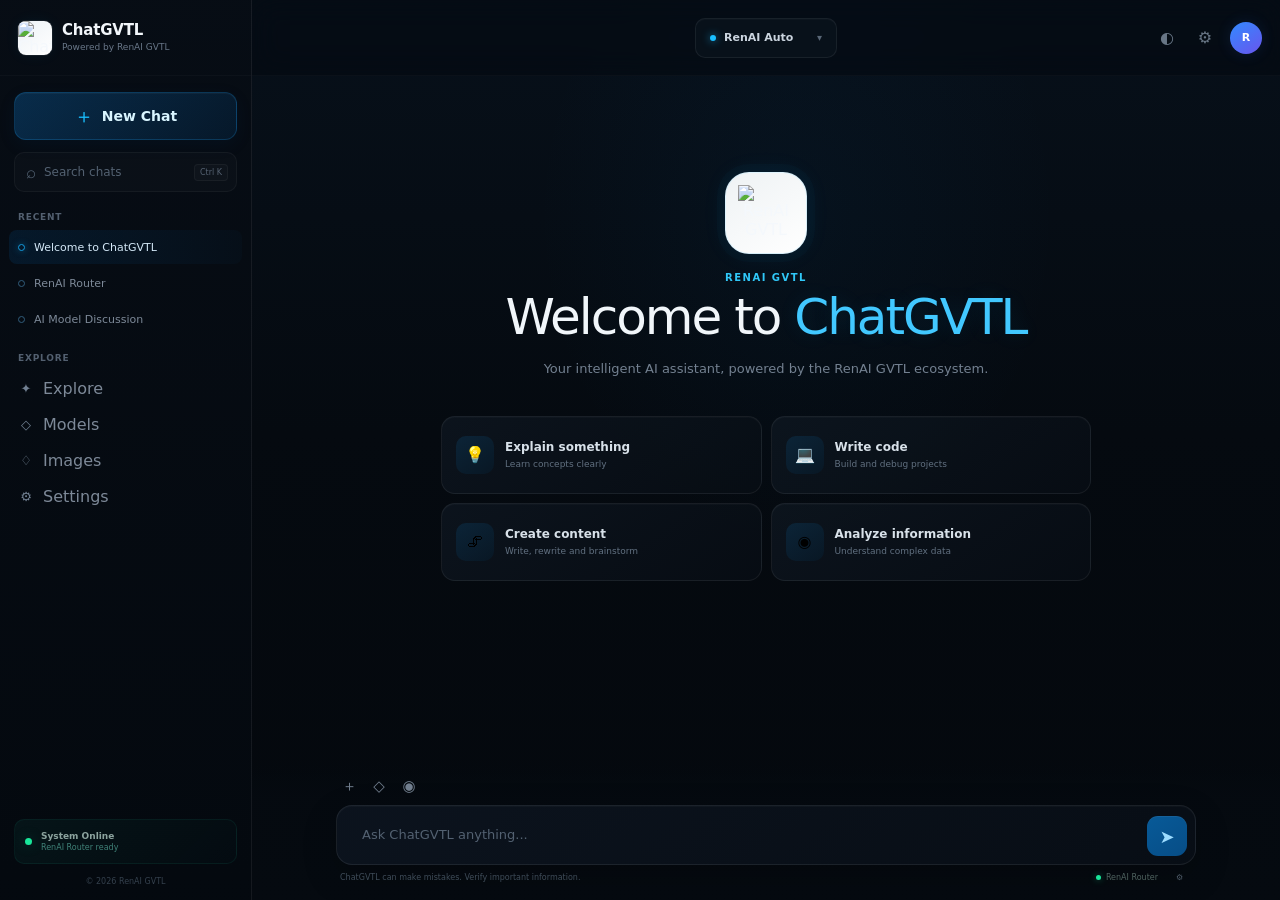
==== index.html @ f891be61 "Add files via upload" ====
<!DOCTYPE html>
<html lang="en">
<head>
    <meta charset="UTF-8">

    <meta
        name="viewport"
        content="width=device-width, initial-scale=1.0, viewport-fit=cover"
    >

    <meta
        name="description"
        content="ChatGVTL — Intelligent AI assistant powered by the RenAI GVTL ecosystem."
    >

    <meta name="theme-color" content="#050a11">

    <title>ChatGVTL — RenAI GVTL</title>

    <link rel="icon" href="favicon.ico">

    <!-- CSS -->
    <link rel="stylesheet" href="css/reset.css">
    <link rel="stylesheet" href="css/variables.css">
    <link rel="stylesheet" href="css/style.css">
    <link rel="stylesheet" href="css/responsive.css">
</head>

<body>

    <!-- =========================================================
         APP ROOT
    ========================================================== -->

    <div id="app" class="app">

        <!-- =====================================================
             SIDEBAR
        ====================================================== -->

        <aside id="sidebar" class="sidebar">

            <!-- Brand -->
            <div class="sidebar-brand">

                <div class="brand-icon">
                    <img
                        src="assets/brand/chatgvtl-logo.png"
                        alt="ChatGVTL"
                    >
                </div>

                <div class="brand-information">
                    <span class="brand-name">ChatGVTL</span>
                    <span class="brand-powered">
                        Powered by RenAI GVTL
                    </span>
                </div>

            </div>


            <!-- New Chat -->
            <button
                id="newChatButton"
                class="new-chat-button"
                type="button"
            >
                <span class="button-icon">＋</span>
                <span>New Chat</span>
            </button>


            <!-- Search -->
            <div class="chat-search">

                <span class="search-icon">⌕</span>

                <input
                    id="chatSearchInput"
                    type="search"
                    placeholder="Search chats"
                    autocomplete="off"
                >

                <span class="search-shortcut">Ctrl K</span>

            </div>


            <!-- Recent -->
            <section class="sidebar-section">

                <div class="sidebar-section-title">
                    RECENT
                </div>

                <nav class="chat-history">

                    <button
                        class="history-item active"
                        type="button"
                        data-chat="welcome"
                    >
                        <span class="history-dot"></span>
                        <span class="history-title">
                            Welcome to ChatGVTL
                        </span>
                    </button>

                    <button
                        class="history-item"
                        type="button"
                        data-chat="router"
                    >
                        <span class="history-dot"></span>
                        <span class="history-title">
                            RenAI Router
                        </span>
                    </button>

                    <button
                        class="history-item"
                        type="button"
                        data-chat="discussion"
                    >
                        <span class="history-dot"></span>
                        <span class="history-title">
                            AI Model Discussion
                        </span>
                    </button>

                </nav>

            </section>


            <!-- Explore -->
            <section class="sidebar-section">

                <div class="sidebar-section-title">
                    EXPLORE
                </div>

                <nav class="explore-menu">

                    <button
                        class="explore-item"
                        type="button"
                        data-page="explore"
                    >
                        <span class="explore-icon">✦</span>
                        <span>Explore</span>
                    </button>

                    <button
                        class="explore-item"
                        type="button"
                        data-page="models"
                    >
                        <span class="explore-icon">◇</span>
                        <span>Models</span>
                    </button>

                    <button
                        class="explore-item"
                        type="button"
                        data-page="images"
                    >
                        <span class="explore-icon">♢</span>
                        <span>Images</span>
                    </button>

                    <button
                        class="explore-item"
                        type="button"
                        data-page="settings"
                    >
                        <span class="explore-icon">⚙</span>
                        <span>Settings</span>
                    </button>

                </nav>

            </section>


            <!-- Sidebar Bottom -->
            <div class="sidebar-bottom">

                <div class="system-status">

                    <span class="status-indicator"></span>

                    <div class="status-information">
                        <span class="status-title">
                            System Online
                        </span>

                        <span class="status-description">
                            RenAI Router ready
                        </span>
                    </div>

                </div>

                <div class="sidebar-copyright">
                    © 2026 RenAI GVTL
                </div>

            </div>

        </aside>


        <!-- =====================================================
             MAIN AREA
        ====================================================== -->

        <main class="main">

            <!-- =================================================
                 TOPBAR
            ================================================== -->

            <header class="topbar">

                <!-- Mobile Menu -->
                <button
                    id="mobileMenuButton"
                    class="mobile-menu-button"
                    type="button"
                    aria-label="Open menu"
                >
                    ☰
                </button>


                <!-- Model Selector -->
                <button
                    id="modelSelector"
                    class="model-selector"
                    type="button"
                >

                    <span class="online-dot"></span>

                    <span class="model-name">
                        RenAI Auto
                    </span>

                    <span class="model-arrow">
                        ▾
                    </span>

                </button>


                <!-- Topbar Actions -->
                <div class="topbar-actions">

                    <button
                        class="topbar-button"
                        type="button"
                        aria-label="Theme"
                    >
                        ◐
                    </button>

                    <button
                        class="topbar-button"
                        type="button"
                        aria-label="Settings"
                    >
                        ⚙
                    </button>

                    <button
                        id="profileButton"
                        class="profile-button"
                        type="button"
                        aria-label="Profile"
                    >
                        R
                    </button>

                </div>

            </header>


            <!-- =================================================
                 CHAT CONTENT
            ================================================== -->

            <section id="chatArea" class="chat-area">

                <!-- Welcome Screen -->
                <div id="welcomeScreen" class="welcome-screen">

                    <div class="welcome-logo">

                        <img
                            src="assets/brand/renai-gvtl-icon.png"
                            alt="RenAI GVTL"
                        >

                    </div>


                    <div class="welcome-brand">
                        RENAI GVTL
                    </div>


                    <h1 class="welcome-title">
                        Welcome to
                        <span>ChatGVTL</span>
                    </h1>


                    <p class="welcome-description">
                        Your intelligent AI assistant, powered by the
                        RenAI GVTL ecosystem.
                    </p>


                    <!-- Quick Actions -->
                    <div class="quick-actions">

                        <button
                            class="quick-action"
                            type="button"
                            data-prompt="Explain something"
                        >

                            <span class="quick-action-icon">
                                💡
                            </span>

                            <span class="quick-action-content">

                                <strong>
                                    Explain something
                                </strong>

                                <small>
                                    Learn concepts clearly
                                </small>

                            </span>

                        </button>


                        <button
                            class="quick-action"
                            type="button"
                            data-prompt="Write code"
                        >

                            <span class="quick-action-icon">
                                💻
                            </span>

                            <span class="quick-action-content">

                                <strong>
                                    Write code
                                </strong>

                                <small>
                                    Build and debug projects
                                </small>

                            </span>

                        </button>


                        <button
                            class="quick-action"
                            type="button"
                            data-prompt="Create content"
                        >

                            <span class="quick-action-icon">
                                🖇
                            </span>

                            <span class="quick-action-content">

                                <strong>
                                    Create content
                                </strong>

                                <small>
                                    Write, rewrite and brainstorm
                                </small>

                            </span>

                        </button>


                        <button
                            class="quick-action"
                            type="button"
                            data-prompt="Analyze information"
                        >

                            <span class="quick-action-icon">
                                ◉
                            </span>

                            <span class="quick-action-content">

                                <strong>
                                    Analyze information
                                </strong>

                                <small>
                                    Understand complex data
                                </small>

                            </span>

                        </button>

                    </div>

                </div>


                <!-- Messages -->
                <div
                    id="messagesContainer"
                    class="messages-container"
                    aria-live="polite"
                >
                    <!-- Messages will be inserted by JavaScript -->
                </div>

            </section>


            <!-- =================================================
                 COMPOSER
            ================================================== -->

            <div class="composer-wrapper">

                <!-- Composer Tools -->
                <div class="composer-tools">

                    <button
                        class="composer-tool"
                        type="button"
                        aria-label="Attach file"
                    >
                        ＋
                    </button>

                    <button
                        class="composer-tool"
                        type="button"
                        aria-label="Tools"
                    >
                        ◇
                    </button>

                    <button
                        class="composer-tool"
                        type="button"
                        aria-label="Image"
                    >
                        ◉
                    </button>

                </div>


                <!-- Composer -->
                <form
                    id="chatForm"
                    class="composer"
                    autocomplete="off"
                >

                    <textarea
                        id="messageInput"
                        class="message-input"
                        rows="1"
                        placeholder="Ask ChatGVTL anything..."
                        aria-label="Message ChatGVTL"
                    ></textarea>


                    <button
                        id="sendButton"
                        class="send-button"
                        type="submit"
                        aria-label="Send message"
                    >
                        ➤
                    </button>

                </form>


                <!-- Footer -->
                <div class="composer-footer">

                    <span>
                        ChatGVTL can make mistakes.
                        Verify important information.
                    </span>

                    <span class="router-status">

                        <span class="router-status-dot"></span>

                        RenAI Router

                    </span>

                    <button
                        class="composer-settings"
                        type="button"
                        aria-label="Chat settings"
                    >
                        ⚙
                    </button>

                </div>

            </div>

        </main>

    </div>


    <!-- =========================================================
         JAVASCRIPT
    ========================================================== -->

    <script src="js/config.js"></script>
    <script src="js/router.js"></script>
    <script src="js/app.js"></script>

</body>
</html>
---- css/variables.css ----
/* =========================================================
   ChatGVTL — Global Variables
   ========================================================= */

:root {

    /* =====================================================
       BRAND
       ====================================================== */

    --brand-primary: #19bfff;
    --brand-secondary: #087cff;
    --brand-cyan: #32d8ff;

    --brand-gradient:
        linear-gradient(
            135deg,
            #32d8ff 0%,
            #168dff 55%,
            #536dff 100%
        );


    /* =====================================================
       BACKGROUND
       ====================================================== */

    --bg-main: #05090f;
    --bg-sidebar: #060b12;
    --bg-topbar: #070d15;

    --bg-surface: #0a111a;
    --bg-surface-2: #0c141f;
    --bg-surface-3: #101a27;

    --bg-input: #0b121d;

    --bg-hover: rgba(255, 255, 255, 0.035);
    --bg-active: rgba(0, 142, 255, 0.09);

    --bg-glass: rgba(8, 15, 24, 0.72);


    /* =====================================================
       TEXT
       ====================================================== */

    --text-primary: #f4f8fc;
    --text-secondary: #a9b5c4;
    --text-muted: #697687;
    --text-faint: #46515f;

    --text-brand: #35caff;


    /* =====================================================
       BORDER
       ====================================================== */

    --border-color: rgba(255, 255, 255, 0.065);
    --border-light: rgba(255, 255, 255, 0.09);
    --border-hover: rgba(53, 202, 255, 0.25);
    --border-active: rgba(25, 191, 255, 0.4);


    /* =====================================================
       STATUS
       ====================================================== */

    --status-online: #19e69a;
    --status-warning: #ffc857;
    --status-error: #ff5d6c;


    /* =====================================================
       LAYOUT
       ====================================================== */

    --sidebar-width: 252px;
    --topbar-height: 76px;

    --composer-max-width: 860px;
    --content-max-width: 920px;


    /* =====================================================
       SPACING
       ====================================================== */

    --space-1: 4px;
    --space-2: 8px;
    --space-3: 12px;
    --space-4: 16px;
    --space-5: 20px;
    --space-6: 24px;
    --space-7: 28px;
    --space-8: 32px;
    --space-9: 40px;
    --space-10: 48px;


    /* =====================================================
       BORDER RADIUS
       ====================================================== */

    --radius-xs: 6px;
    --radius-sm: 9px;
    --radius-md: 12px;
    --radius-lg: 16px;
    --radius-xl: 20px;
    --radius-2xl: 24px;
    --radius-round: 999px;


    /* =====================================================
       SHADOWS
       ====================================================== */

    --shadow-sm:
        0 4px 12px rgba(0, 0, 0, 0.2);

    --shadow-md:
        0 10px 30px rgba(0, 0, 0, 0.28);

    --shadow-lg:
        0 20px 60px rgba(0, 0, 0, 0.38);


    /* =====================================================
       GLOW
       ====================================================== */

    --glow-blue:
        0 0 18px rgba(25, 191, 255, 0.18);

    --glow-blue-strong:
        0 0 30px rgba(25, 191, 255, 0.3);

    --glow-green:
        0 0 14px rgba(25, 230, 154, 0.25);


    /* =====================================================
       TRANSITIONS
       ====================================================== */

    --transition-fast:
        140ms ease;

    --transition-normal:
        220ms ease;

    --transition-slow:
        350ms ease;


    /* =====================================================
       Z-INDEX
       ====================================================== */

    --z-base: 1;
    --z-content: 10;
    --z-sidebar: 50;
    --z-topbar: 60;
    --z-dropdown: 100;
    --z-modal: 200;
    --z-toast: 300;
}
---- css/style.css ----
/* =========================================================
   ChatGVTL — Main Styles
   ========================================================= */


/* =========================================================
   APP
   ========================================================= */

.app {
    position: relative;

    display: flex;

    width: 100%;
    height: 100vh;
    height: 100dvh;

    overflow: hidden;

    color: var(--text-primary);
    background:
        radial-gradient(
            circle at 68% 30%,
            rgba(0, 100, 180, 0.055),
            transparent 30%
        ),
        var(--bg-main);
}


/* =========================================================
   SIDEBAR
   ========================================================= */

.sidebar {
    position: relative;
    z-index: var(--z-sidebar);

    display: flex;
    flex-direction: column;

    flex: 0 0 var(--sidebar-width);

    width: var(--sidebar-width);
    height: 100%;

    overflow: hidden;

    background:
        linear-gradient(
            180deg,
            rgba(7, 13, 21, 0.98),
            rgba(4, 9, 15, 0.99)
        );

    border-right: 1px solid var(--border-color);
}


/* =========================================================
   SIDEBAR BRAND
   ========================================================= */

.sidebar-brand {
    display: flex;
    align-items: center;

    gap: 10px;

    height: 76px;
    padding: 0 18px;

    border-bottom: 1px solid rgba(255, 255, 255, 0.025);
}

.brand-icon {
    display: flex;
    align-items: center;
    justify-content: center;

    width: 34px;
    height: 34px;

    flex: 0 0 34px;

    overflow: hidden;

    border-radius: 8px;

    background:
        linear-gradient(
            145deg,
            #edf2f6,
            #ffffff
        );

    box-shadow:
        0 0 0 1px rgba(255, 255, 255, 0.06),
        0 0 15px rgba(40, 190, 255, 0.06);
}

.brand-icon img {
    width: 100%;
    height: 100%;

    object-fit: contain;
}

.brand-information {
    display: flex;
    flex-direction: column;

    min-width: 0;

    line-height: 1.15;
}

.brand-name {
    color: #f2f6fa;

    font-size: 15px;
    font-weight: 650;

    letter-spacing: -0.2px;
}

.brand-powered {
    margin-top: 3px;

    color: #697788;

    font-size: 9px;
    font-weight: 500;

    white-space: nowrap;
}


/* =========================================================
   NEW CHAT
   ========================================================= */

.new-chat-button {
    display: flex;
    align-items: center;
    justify-content: center;

    gap: 8px;

    width: calc(100% - 28px);
    height: 48px;

    margin: 16px 14px 12px;

    color: #d9f5ff;

    font-size: 14px;
    font-weight: 550;

    border: 1px solid rgba(30, 170, 255, 0.2);
    border-radius: 12px;

    background:
        linear-gradient(
            135deg,
            rgba(12, 96, 164, 0.38),
            rgba(7, 44, 78, 0.38)
        );

    box-shadow:
        inset 0 1px 0 rgba(255, 255, 255, 0.035),
        0 5px 18px rgba(0, 80, 140, 0.08);

    transition:
        transform var(--transition-fast),
        border-color var(--transition-normal),
        background var(--transition-normal),
        box-shadow var(--transition-normal);
}

.new-chat-button:hover {
    border-color: rgba(40, 190, 255, 0.38);

    background:
        linear-gradient(
            135deg,
            rgba(12, 110, 185, 0.46),
            rgba(7, 54, 91, 0.45)
        );

    box-shadow:
        0 0 20px rgba(20, 150, 255, 0.1);
}

.new-chat-button:active {
    transform: scale(0.985);
}

.button-icon {
    color: var(--brand-primary);

    font-size: 20px;
    font-weight: 300;

    line-height: 1;
}


/* =========================================================
   SEARCH
   ========================================================= */

.chat-search {
    position: relative;

    display: flex;
    align-items: center;

    height: 40px;

    margin: 0 14px 20px;

    color: var(--text-muted);

    border: 1px solid rgba(255, 255, 255, 0.045);
    border-radius: 10px;

    background: rgba(255, 255, 255, 0.018);

    transition:
        border-color var(--transition-normal),
        background var(--transition-normal);
}

.chat-search:focus-within {
    border-color: rgba(30, 185, 255, 0.22);

    background: rgba(10, 28, 44, 0.4);

    box-shadow:
        0 0 0 3px rgba(20, 170, 255, 0.035);
}

.search-icon {
    flex: 0 0 auto;

    margin-left: 11px;

    color: #526171;

    font-size: 17px;
}

.chat-search input {
    min-width: 0;
    width: 100%;
    height: 100%;

    padding: 0 8px;

    color: var(--text-primary);

    font-size: 12px;

    background: transparent;
}

.chat-search input::placeholder {
    color: #536171;
}

.search-shortcut {
    flex: 0 0 auto;

    margin-right: 8px;
    padding: 3px 5px;

    color: #556272;

    font-size: 8px;

    border: 1px solid rgba(255, 255, 255, 0.045);
    border-radius: 4px;

    background: rgba(255, 255, 255, 0.018);
}


/* =========================================================
   SIDEBAR SECTIONS
   ========================================================= */

.sidebar-section {
    margin-bottom: 17px;
}

.sidebar-section-title {
    padding: 0 18px 8px;

    color: #536070;

    font-size: 9px;
    font-weight: 650;

    letter-spacing: 0.8px;
}


/* =========================================================
   CHAT HISTORY
   ========================================================= */

.chat-history,
.explore-menu {
    display: flex;
    flex-direction: column;

    gap: 2px;

    padding: 0 9px;
}

.history-item,
.explore-item {
    display: flex;
    align-items: center;

    width: 100%;
    min-height: 34px;

    padding: 7px 9px;

    color: #7d8998;

    text-align: left;

    border-radius: 8px;

    background: transparent;

    transition:
        color var(--transition-fast),
        background var(--transition-fast);
}

.history-item:hover,
.explore-item:hover {
    color: #c7d1dc;

    background: var(--bg-hover);
}

.history-item.active {
    color: #d4e8f7;

    background:
        linear-gradient(
            90deg,
            rgba(0, 117, 210, 0.12),
            rgba(0, 86, 145, 0.045)
        );
}

.history-dot {
    width: 7px;
    height: 7px;

    margin-right: 9px;

    flex: 0 0 7px;

    border: 1px solid #315d7b;
    border-radius: 50%;

    background: transparent;
}

.history-item.active .history-dot {
    border-color: #149ee2;

    box-shadow:
        0 0 7px rgba(20, 160, 230, 0.35);
}

.history-title {
    min-width: 0;

    overflow: hidden;

    font-size: 11px;

    white-space: nowrap;
    text-overflow: ellipsis;
}


/* =========================================================
   EXPLORE
   ========================================================= */

.explore-item {
    gap: 10px;

    padding-left: 10px;
}

.explore-icon {
    display: flex;
    align-items: center;
    justify-content: center;

    width: 14px;

    color: #718092;

    font-size: 13px;
}

.explore-item:hover .explore-icon {
    color: var(--brand-primary);
}


/* =========================================================
   SIDEBAR BOTTOM
   ========================================================= */

.sidebar-bottom {
    display: flex;
    flex-direction: column;

    gap: 13px;

    margin-top: auto;

    padding: 14px;
}

.system-status {
    display: flex;
    align-items: center;

    gap: 9px;

    padding: 11px 10px;

    border: 1px solid rgba(35, 200, 165, 0.08);
    border-radius: 10px;

    background:
        linear-gradient(
            135deg,
            rgba(12, 73, 67, 0.18),
            rgba(5, 31, 31, 0.12)
        );
}

.status-indicator {
    width: 7px;
    height: 7px;

    flex: 0 0 7px;

    border-radius: 50%;

    background: var(--status-online);

    box-shadow: var(--glow-green);
}

.status-information {
    display: flex;
    flex-direction: column;

    min-width: 0;
}

.status-title {
    color: #8ca39e;

    font-size: 9px;
    font-weight: 550;
}

.status-description {
    margin-top: 2px;

    color: #3f8177;

    font-size: 8px;
}

.sidebar-copyright {
    color: #34404d;

    font-size: 8px;

    text-align: center;
}


/* =========================================================
   MAIN
   ========================================================= */

.main {
    position: relative;

    display: flex;
    flex-direction: column;

    min-width: 0;
    width: 100%;
    height: 100%;

    overflow: hidden;

    background:
        radial-gradient(
            ellipse at 53% 24%,
            rgba(0, 109, 184, 0.055),
            transparent 34%
        ),
        linear-gradient(
            180deg,
            #07101a 0%,
            #050a10 48%,
            #04080d 100%
        );
}


/* =========================================================
   TOPBAR
   ========================================================= */

.topbar {
    position: relative;
    z-index: var(--z-topbar);

    display: flex;
    align-items: center;
    justify-content: center;

    flex: 0 0 var(--topbar-height);

    height: var(--topbar-height);

    border-bottom: 1px solid rgba(255, 255, 255, 0.025);

    background:
        rgba(5, 11, 18, 0.68);

    backdrop-filter: blur(14px);
    -webkit-backdrop-filter: blur(14px);
}


/* =========================================================
   MODEL SELECTOR
   ========================================================= */

.model-selector {
    display: flex;
    align-items: center;

    gap: 8px;

    min-width: 142px;
    height: 40px;

    padding: 0 14px;

    color: #cbd5df;

    border: 1px solid rgba(255, 255, 255, 0.065);
    border-radius: 10px;

    background:
        rgba(11, 19, 29, 0.8);

    box-shadow:
        inset 0 1px 0 rgba(255, 255, 255, 0.02);

    transition:
        border-color var(--transition-normal),
        background var(--transition-normal);
}

.model-selector:hover {
    border-color: rgba(35, 190, 255, 0.2);

    background: rgba(15, 27, 40, 0.9);
}

.online-dot {
    width: 6px;
    height: 6px;

    flex: 0 0 6px;

    border-radius: 50%;

    background: var(--brand-primary);

    box-shadow:
        0 0 8px rgba(25, 191, 255, 0.7);
}

.model-name {
    font-size: 11px;
    font-weight: 550;
}

.model-arrow {
    margin-left: auto;

    color: #596777;

    font-size: 10px;
}


/* =========================================================
   TOPBAR ACTIONS
   ========================================================= */

.topbar-actions {
    position: absolute;
    right: 18px;

    display: flex;
    align-items: center;

    gap: 6px;
}

.topbar-button {
    display: flex;
    align-items: center;
    justify-content: center;

    width: 32px;
    height: 32px;

    color: #687686;

    border-radius: 8px;

    background: transparent;

    transition:
        color var(--transition-fast),
        background var(--transition-fast);
}

.topbar-button:hover {
    color: #c4ced8;

    background: rgba(255, 255, 255, 0.04);
}

.profile-button {
    display: flex;
    align-items: center;
    justify-content: center;

    width: 32px;
    height: 32px;

    margin-left: 3px;

    color: white;

    font-size: 11px;
    font-weight: 650;

    border-radius: 50%;

    background:
        linear-gradient(
            145deg,
            #328aff,
            #6955ed
        );

    box-shadow:
        0 0 15px rgba(58, 112, 255, 0.14);
}


/* =========================================================
   MOBILE MENU
   ========================================================= */

.mobile-menu-button {
    position: absolute;
    left: 16px;

    display: none;

    align-items: center;
    justify-content: center;

    width: 36px;
    height: 36px;

    color: #aab7c5;

    border-radius: 9px;

    background: rgba(255, 255, 255, 0.035);
}


/* =========================================================
   CHAT AREA
   ========================================================= */

.chat-area {
    position: relative;

    flex: 1;

    min-height: 0;

    overflow-y: auto;
    overflow-x: hidden;

    scrollbar-width: thin;
    scrollbar-color:
        rgba(255, 255, 255, 0.08)
        transparent;
}

.chat-area::-webkit-scrollbar {
    width: 5px;
}

.chat-area::-webkit-scrollbar-track {
    background: transparent;
}

.chat-area::-webkit-scrollbar-thumb {
    border-radius: 10px;

    background: rgba(255, 255, 255, 0.08);
}


/* =========================================================
   WELCOME SCREEN
   ========================================================= */

.welcome-screen {
    display: flex;
    flex-direction: column;
    align-items: center;

    width: min(
        calc(100% - 32px),
        var(--content-max-width)
    );

    margin: 0 auto;

    padding-top: 96px;
    padding-bottom: 150px;

    text-align: center;
}

.welcome-logo {
    display: flex;
    align-items: center;
    justify-content: center;

    width: 82px;
    height: 82px;

    margin-bottom: 18px;

    border: 1px solid rgba(50, 190, 255, 0.14);
    border-radius: 24px;

    background:
        linear-gradient(
            145deg,
            #eef2f4,
            #ffffff
        );

    box-shadow:
        0 0 0 8px rgba(20, 160, 255, 0.025),
        0 0 25px rgba(20, 160, 255, 0.08);
}

.welcome-logo img {
    width: 70%;
    height: 70%;

    object-fit: contain;
}

.welcome-brand {
    margin-bottom: 7px;

    color: #30c8f8;

    font-size: 10px;
    font-weight: 650;

    letter-spacing: 1.5px;
}

.welcome-title {
    color: #f1f6fa;

    font-size: clamp(32px, 4vw, 50px);
    font-weight: 500;

    line-height: 1.1;
    letter-spacing: -2px;
}

.welcome-title span {
    color: #42c8ff;

    text-shadow:
        0 0 20px rgba(35, 185, 255, 0.12);
}

.welcome-description {
    max-width: 620px;

    margin-top: 14px;

    color: #738090;

    font-size: 13px;
    line-height: 1.6;
}


/* =========================================================
   QUICK ACTIONS
   ========================================================= */

.quick-actions {
    display: grid;
    grid-template-columns: repeat(2, minmax(0, 1fr));

    gap: 9px;

    width: min(100%, 650px);

    margin-top: 36px;
}

.quick-action {
    display: flex;
    align-items: center;

    min-height: 78px;

    padding: 14px;

    text-align: left;

    border: 1px solid rgba(255, 255, 255, 0.065);
    border-radius: 14px;

    background:
        linear-gradient(
            145deg,
            rgba(15, 24, 34, 0.72),
            rgba(8, 14, 21, 0.72)
        );

    box-shadow:
        inset 0 1px 0 rgba(255, 255, 255, 0.018);

    transition:
        transform var(--transition-normal),
        border-color var(--transition-normal),
        background var(--transition-normal),
        box-shadow var(--transition-normal);
}

.quick-action:hover {
    transform: translateY(-2px);

    border-color: rgba(30, 185, 255, 0.18);

    background:
        linear-gradient(
            145deg,
            rgba(17, 34, 48, 0.8),
            rgba(9, 19, 29, 0.8)
        );

    box-shadow:
        0 10px 28px rgba(0, 0, 0, 0.2),
        0 0 18px rgba(15, 155, 235, 0.045);
}

.quick-action-icon {
    display: flex;
    align-items: center;
    justify-content: center;

    width: 38px;
    height: 38px;

    margin-right: 11px;

    flex: 0 0 38px;

    border-radius: 10px;

    background:
        linear-gradient(
            145deg,
            rgba(12, 50, 78, 0.55),
            rgba(7, 27, 43, 0.6)
        );

    font-size: 16px;
}

.quick-action-content {
    display: flex;
    flex-direction: column;

    min-width: 0;
}

.quick-action-content strong {
    color: #d8e1e9;

    font-size: 12px;
    font-weight: 600;
}

.quick-action-content small {
    margin-top: 4px;

    color: #617080;

    font-size: 9px;

    line-height: 1.4;
}


/* =========================================================
   MESSAGES
   ========================================================= */

.messages-container {
    display: flex;
    flex-direction: column;

    width: min(
        calc(100% - 32px),
        var(--content-max-width)
    );

    margin: 0 auto;

    padding: 24px 0 180px;
}

.message {
    display: flex;

    width: 100%;

    margin-bottom: 24px;
}

.message.user {
    justify-content: flex-end;
}

.message-content {
    max-width: min(80%, 700px);

    padding: 12px 15px;

    color: #dce6ef;

    font-size: 13px;
    line-height: 1.65;

    border: 1px solid var(--border-color);
    border-radius: 14px;

    background: rgba(12, 20, 30, 0.8);
}

.message.user .message-content {
    border-color: rgba(20, 150, 230, 0.14);

    background:
        linear-gradient(
            135deg,
            rgba(10, 71, 112, 0.48),
            rgba(8, 45, 73, 0.48)
        );
}


/* =========================================================
   COMPOSER AREA
   ========================================================= */

.composer-wrapper {
    position: absolute;
    z-index: var(--z-content);
    bottom: 0;
    left: 0;
    right: 0;

    display: flex;
    flex-direction: column;
    align-items: center;

    padding:
        10px
        18px
        max(10px, env(safe-area-inset-bottom));

    background:
        linear-gradient(
            180deg,
            rgba(5, 10, 16, 0),
            rgba(5, 10, 16, 0.86) 25%,
            rgba(5, 10, 16, 0.98)
        );
}


/* =========================================================
   COMPOSER TOOLS
   ========================================================= */

.composer-tools {
    display: flex;
    align-items: center;

    gap: 4px;

    width: min(
        100%,
        var(--composer-max-width)
    );

    margin-bottom: 6px;
}

.composer-tool {
    display: flex;
    align-items: center;
    justify-content: center;

    width: 26px;
    height: 26px;

    color: #738090;

    font-size: 15px;

    border-radius: 7px;

    background: transparent;

    transition:
        color var(--transition-fast),
        background var(--transition-fast);
}

.composer-tool:hover {
    color: #c7d4df;

    background: rgba(255, 255, 255, 0.035);
}


/* =========================================================
   COMPOSER
   ========================================================= */

.composer {
    display: flex;
    align-items: flex-end;

    width: min(
        100%,
        var(--composer-max-width)
    );

    min-height: 60px;

    padding: 8px 8px 8px 17px;

    border: 1px solid rgba(255, 255, 255, 0.075);
    border-radius: 16px;

    background:
        linear-gradient(
            145deg,
            rgba(12, 20, 31, 0.95),
            rgba(8, 14, 22, 0.96)
        );

    box-shadow:
        0 12px 35px rgba(0, 0, 0, 0.2),
        inset 0 1px 0 rgba(255, 255, 255, 0.025);

    transition:
        border-color var(--transition-normal),
        box-shadow var(--transition-normal);
}

.composer:focus-within {
    border-color: rgba(25, 191, 255, 0.2);

    box-shadow:
        0 12px 35px rgba(0, 0, 0, 0.24),
        0 0 0 3px rgba(25, 191, 255, 0.025);
}

.message-input {
    width: 100%;
    min-height: 42px;
    max-height: 180px;

    padding: 11px 8px;

    color: #dce6ef;

    font-size: 13px;
    line-height: 1.5;

    background: transparent;

    scrollbar-width: thin;
}

.message-input::placeholder {
    color: #536171;
}

.message-input::-webkit-scrollbar {
    width: 4px;
}

.message-input::-webkit-scrollbar-thumb {
    border-radius: 10px;

    background: rgba(255, 255, 255, 0.08);
}


/* =========================================================
   SEND BUTTON
   ========================================================= */

.send-button {
    display: flex;
    align-items: center;
    justify-content: center;

    width: 40px;
    height: 40px;

    flex: 0 0 40px;

    margin-left: 5px;

    color: #9cdcff;

    font-size: 18px;

    border-radius: 11px;

    background:
        linear-gradient(
            145deg,
            #075a98,
            #074d86
        );

    box-shadow:
        inset 0 1px 0 rgba(255, 255, 255, 0.06);

    transition:
        transform var(--transition-fast),
        background var(--transition-normal),
        box-shadow var(--transition-normal);
}

.send-button:hover {
    background:
        linear-gradient(
            145deg,
            #0871ba,
            #075da0
        );

    box-shadow:
        0 0 18px rgba(20, 150, 230, 0.15);
}

.send-button:active {
    transform: scale(0.94);
}

.send-button:disabled {
    opacity: 0.45;
}


/* =========================================================
   COMPOSER FOOTER
   ========================================================= */

.composer-footer {
    display: flex;
    align-items: center;

    width: min(
        100%,
        var(--composer-max-width)
    );

    min-height: 24px;

    padding: 0 4px;

    color: #3f4c59;

    font-size: 8px;
}

.router-status {
    display: flex;
    align-items: center;

    gap: 5px;

    margin-left: auto;

    color: #4e625f;
}

.router-status-dot {
    width: 5px;
    height: 5px;

    border-radius: 50%;

    background: var(--status-online);

    box-shadow:
        0 0 7px rgba(25, 230, 154, 0.45);
}

.composer-settings {
    display: flex;
    align-items: center;
    justify-content: center;

    width: 25px;
    height: 25px;

    margin-left: 9px;

    color: #4e5b68;

    border-radius: 7px;

    background: transparent;
}

.composer-settings:hover {
    color: #8a98a7;

    background: rgba(255, 255, 255, 0.035);
}


/* =========================================================
   FOCUS ACCESSIBILITY
   ========================================================= */

button:focus-visible,
input:focus-visible,
textarea:focus-visible {
    outline: 1px solid rgba(35, 190, 255, 0.55);

    outline-offset: 2px;
}


/* =========================================================
   UTILITY STATES
   ========================================================= */

.hidden {
    display: none !important;
}

.is-disabled {
    pointer-events: none;
    opacity: 0.5;
}

.no-scroll {
    overflow: hidden !important;
}



/* =========================================================
   AUTHENTICATION PAGES
   ========================================================= */

.auth-page {
    min-height: 100vh;
    min-height: 100dvh;

    overflow-y: auto;

    color: var(--text-primary);

    background:
        radial-gradient(
            circle at 50% 35%,
            rgba(0, 120, 210, 0.09),
            transparent 32%
        ),
        radial-gradient(
            circle at 15% 85%,
            rgba(0, 80, 160, 0.045),
            transparent 28%
        ),
        var(--bg-main);
}


.auth-container {
    display: flex;
    flex-direction: column;
    align-items: center;
    justify-content: center;

    width: 100%;
    min-height: 100vh;
    min-height: 100dvh;

    padding:
        40px
        20px
        max(24px, env(safe-area-inset-bottom));
}


/* =========================================================
   AUTH CARD
   ========================================================= */

.auth-card {
    width: min(100%, 420px);

    padding: 34px;

    border: 1px solid rgba(255, 255, 255, 0.075);
    border-radius: 22px;

    background:
        linear-gradient(
            145deg,
            rgba(12, 21, 32, 0.92),
            rgba(7, 13, 21, 0.95)
        );

    box-shadow:
        0 25px 70px rgba(0, 0, 0, 0.38),
        0 0 40px rgba(0, 120, 210, 0.035),
        inset 0 1px 0 rgba(255, 255, 255, 0.025);
}


/* =========================================================
   AUTH BRAND
   ========================================================= */

.auth-brand {
    display: flex;
    flex-direction: column;
    align-items: center;

    text-align: center;
}


.auth-logo {
    display: flex;
    align-items: center;
    justify-content: center;

    width: 58px;
    height: 58px;

    margin-bottom: 13px;

    border-radius: 17px;

    background:
        linear-gradient(
            145deg,
            #eef3f5,
            #ffffff
        );

    box-shadow:
        0 0 24px rgba(25, 191, 255, 0.08);
}


.auth-logo img {
    width: 72%;
    height: 72%;

    object-fit: contain;
}


.auth-brand-name {
    color: #eef5fa;

    font-size: 18px;
    font-weight: 650;

    letter-spacing: -0.4px;
}


.auth-powered {
    margin-top: 4px;

    color: #586675;

    font-size: 9px;

    letter-spacing: 0.3px;
}


/* =========================================================
   AUTH HEADING
   ========================================================= */

.auth-heading {
    margin-top: 31px;

    text-align: center;
}


.auth-heading h1 {
    color: #edf4f9;

    font-size: 26px;
    font-weight: 550;

    letter-spacing: -0.8px;
}


.auth-heading p {
    margin-top: 8px;

    color: #6d7b8b;

    font-size: 11px;
}


/* =========================================================
   AUTH FORM
   ========================================================= */

.auth-form {
    display: flex;
    flex-direction: column;

    gap: 18px;

    margin-top: 28px;
}


.form-field {
    display: flex;
    flex-direction: column;

    gap: 8px;
}


.form-field label,
.form-label-row label {
    color: #9caab8;

    font-size: 10px;
    font-weight: 550;
}


.form-label-row {
    display: flex;
    align-items: center;
    justify-content: space-between;
}


.forgot-password {
    color: #39bfff;

    font-size: 9px;

    transition:
        color var(--transition-fast);
}


.forgot-password:hover {
    color: #75d7ff;
}


.form-field input {
    width: 100%;
    height: 46px;

    padding: 0 13px;

    color: #dce6ef;

    font-size: 12px;

    border: 1px solid rgba(255, 255, 255, 0.07);
    border-radius: 10px;

    background:
        rgba(5, 11, 18, 0.72);

    transition:
        border-color var(--transition-normal),
        box-shadow var(--transition-normal),
        background var(--transition-normal);
}


.form-field input::placeholder {
    color: #4f5d6c;
}


.form-field input:focus {
    border-color:
        rgba(25, 191, 255, 0.3);

    background:
        rgba(7, 18, 29, 0.9);

    box-shadow:
        0 0 0 3px
        rgba(25, 191, 255, 0.035);
}


/* =========================================================
   AUTH SUBMIT
   ========================================================= */

.auth-submit {
    width: 100%;
    height: 46px;

    margin-top: 3px;

    color: #e9f8ff;

    font-size: 12px;
    font-weight: 600;

    border: 1px solid rgba(35, 190, 255, 0.22);
    border-radius: 10px;

    background:
        linear-gradient(
            135deg,
            #087bc5,
            #075a9a
        );

    box-shadow:
        0 8px 22px rgba(0, 100, 180, 0.12);

    transition:
        transform var(--transition-fast),
        background var(--transition-normal),
        box-shadow var(--transition-normal);
}


.auth-submit:hover {
    background:
        linear-gradient(
            135deg,
            #098cdd,
            #0769ad
        );

    box-shadow:
        0 10px 28px rgba(0, 120, 210, 0.18);
}


.auth-submit:active {
    transform: scale(0.985);
}


/* =========================================================
   DIVIDER
   ========================================================= */

.auth-divider {
    display: flex;
    align-items: center;

    gap: 12px;

    margin: 23px 0;
}


.auth-divider::before,
.auth-divider::after {
    content: "";

    flex: 1;

    height: 1px;

    background:
        rgba(255, 255, 255, 0.055);
}


.auth-divider span {
    color: #4e5b69;

    font-size: 8px;
    font-weight: 600;

    letter-spacing: 0.7px;
}


/* =========================================================
   ALTERNATIVE BUTTON
   ========================================================= */

.auth-alternative {
    width: 100%;
    height: 44px;

    color: #aab8c5;

    font-size: 11px;
    font-weight: 500;

    border: 1px solid rgba(255, 255, 255, 0.065);
    border-radius: 10px;

    background:
        rgba(255, 255, 255, 0.018);

    transition:
        color var(--transition-fast),
        border-color var(--transition-normal),
        background var(--transition-normal);
}


.auth-alternative:hover {
    color: #d9e4ec;

    border-color:
        rgba(255, 255, 255, 0.12);

    background:
        rgba(255, 255, 255, 0.035);
}


/* =========================================================
   AUTH FOOTER
   ========================================================= */

.auth-footer {
    display: flex;
    align-items: center;
    justify-content: center;

    gap: 5px;

    margin-top: 24px;

    color: #566474;

    font-size: 9px;
}


.auth-footer a {
    color: #35bfff;

    font-weight: 550;
}


.auth-footer a:hover {
    color: #7bdcff;
}


/* =========================================================
   AUTH COPYRIGHT
   ========================================================= */

.auth-copyright {
    display: flex;
    align-items: center;
    justify-content: center;

    gap: 7px;

    margin-top: 20px;

    color: #374452;

    font-size: 8px;
}


/* =========================================================
   AUTH MOBILE
   ========================================================= */

@media (max-width: 520px) {

    .auth-container {
        justify-content: flex-start;

        padding-top: 35px;
    }


    .auth-card {
        padding: 27px 20px;

        border-radius: 18px;
    }


    .auth-heading {
        margin-top: 25px;
    }


    .auth-heading h1 {
        font-size: 23px;
    }


    .auth-form {
        margin-top: 23px;
    }

}


@media (max-width: 380px) {

    .auth-container {
        padding:
            22px
            12px
            max(20px, env(safe-area-inset-bottom));
    }


    .auth-card {
        padding: 24px 17px;
    }


    .auth-logo {
        width: 52px;
        height: 52px;
    }


    .auth-brand-name {
        font-size: 17px;
    }


    .auth-heading h1 {
        font-size: 21px;
    }

}



/* =========================================================
   AUTH CHECKBOX
   ========================================================= */

.auth-checkbox {
    display: flex;
    align-items: flex-start;

    gap: 9px;

    color: #667585;

    font-size: 9px;

    line-height: 1.5;

    cursor: pointer;
}


.auth-checkbox input {
    flex: 0 0 auto;

    width: 14px;
    height: 14px;

    margin-top: 1px;

    accent-color: #159ddd;

    cursor: pointer;
}


.auth-checkbox span {
    display: block;
}


.auth-checkbox a {
    color: #35bfff;
}


.auth-checkbox a:hover {
    color: #7bdcff;
}



/* =========================================================
   SETTINGS PAGE
   ========================================================= */

.settings-page {
    min-height: 100vh;
    min-height: 100dvh;

    overflow-y: auto;

    color: var(--text-primary);

    background:
        radial-gradient(
            circle at 50% 0%,
            rgba(0, 130, 220, 0.055),
            transparent 32%
        ),
        var(--bg-main);
}


.settings-container {
    width: 100%;
    min-height: 100vh;
}


/* =========================================================
   TOPBAR
   ========================================================= */

.settings-topbar {
    position: sticky;

    top: 0;

    z-index: 20;

    display: flex;
    align-items: center;

    width: 100%;
    height: 68px;

    padding: 0 24px;

    border-bottom:
        1px solid rgba(255, 255, 255, 0.055);

    background:
        rgba(5, 10, 16, 0.88);

    backdrop-filter: blur(18px);
    -webkit-backdrop-filter: blur(18px);
}


.settings-back {
    display: flex;
    align-items: center;
    justify-content: center;

    width: 36px;
    height: 36px;

    margin-right: 13px;

    color: #aebdca;

    font-size: 18px;

    border: 1px solid rgba(255, 255, 255, 0.06);
    border-radius: 10px;

    background:
        rgba(255, 255, 255, 0.02);

    transition:
        color var(--transition-fast),
        background var(--transition-fast);
}


.settings-back:hover {
    color: #e7f4fc;

    background:
        rgba(255, 255, 255, 0.05);
}


.settings-title {
    display: flex;
    flex-direction: column;
}


.settings-title strong {
    color: #e3edf4;

    font-size: 13px;
    font-weight: 600;
}


.settings-title span {
    margin-top: 2px;

    color: #536271;

    font-size: 8px;
}


.settings-brand {
    margin-left: auto;

    color: #3c9dcb;

    font-size: 8px;

    letter-spacing: 0.5px;
}


/* =========================================================
   CONTENT
   ========================================================= */

.settings-content {
    width: min(100%, 820px);

    margin: 0 auto;

    padding:
        42px
        24px
        70px;
}


.settings-section {
    margin-bottom: 35px;
}


.settings-section-heading {
    margin-bottom: 12px;
}


.settings-section-heading h2 {
    color: #dce7ef;

    font-size: 14px;
    font-weight: 600;
}


.settings-section-heading p {
    margin-top: 4px;

    color: #596877;

    font-size: 9px;
}


/* =========================================================
   CARD
   ========================================================= */

.settings-card {
    overflow: hidden;

    border:
        1px solid rgba(255, 255, 255, 0.055);

    border-radius: 14px;

    background:
        rgba(9, 17, 26, 0.72);
}


/* =========================================================
   ACCOUNT
   ========================================================= */

.account-profile {
    display: flex;
    align-items: center;

    padding: 18px;
}


.account-avatar {
    display: flex;
    align-items: center;
    justify-content: center;

    width: 42px;
    height: 42px;

    flex: 0 0 42px;

    margin-right: 12px;

    color: #e5f5ff;

    font-size: 13px;
    font-weight: 650;

    border: 1px solid rgba(35, 190, 255, 0.18);
    border-radius: 12px;

    background:
        linear-gradient(
            145deg,
            #126f9c,
            #093b58
        );
}


.account-info {
    display: flex;
    flex-direction: column;

    min-width: 0;
}


.account-info strong {
    color: #dce7ef;

    font-size: 11px;
    font-weight: 600;
}


.account-info span {
    margin-top: 4px;

    overflow: hidden;

    color: #586777;

    font-size: 8px;

    text-overflow: ellipsis;
    white-space: nowrap;
}


.settings-small-button,
.settings-danger-button {
    display: inline-flex;
    align-items: center;
    justify-content: center;

    min-width: 72px;
    height: 32px;

    margin-left: auto;

    padding: 0 11px;

    color: #91a1af;

    font-size: 9px;
    font-weight: 550;

    border: 1px solid rgba(255, 255, 255, 0.065);
    border-radius: 8px;

    background:
        rgba(255, 255, 255, 0.025);

    transition:
        color var(--transition-fast),
        background var(--transition-fast),
        border-color var(--transition-fast);
}


.settings-small-button:hover {
    color: #d9e7ef;

    border-color:
        rgba(35, 190, 255, 0.16);

    background:
        rgba(35, 190, 255, 0.05);
}


.settings-danger-button {
    color: #d08383;
}


.settings-danger-button:hover {
    color: #ffaaaa;

    border-color:
        rgba(255, 80, 80, 0.18);

    background:
        rgba(255, 60, 60, 0.045);
}


/* =========================================================
   ROWS
   ========================================================= */

.settings-row {
    display: flex;
    align-items: center;

    min-height: 68px;

    padding: 14px 17px;

    border-bottom:
        1px solid rgba(255, 255, 255, 0.045);
}


.settings-row:last-child {
    border-bottom: 0;
}


.settings-row-info {
    display: flex;
    flex-direction: column;

    min-width: 0;

    padding-right: 20px;
}


.settings-row-info strong {
    color: #cdd9e2;

    font-size: 10px;
    font-weight: 550;
}


.settings-row-info span {
    margin-top: 4px;

    color: #586777;

    font-size: 8px;

    line-height: 1.45;
}


/* =========================================================
   SELECT
   ========================================================= */

.settings-select {
    flex: 0 0 auto;

    min-width: 130px;
    height: 34px;

    padding: 0 10px;

    color: #b9c8d4;

    font-size: 9px;

    border:
        1px solid rgba(255, 255, 255, 0.07);

    border-radius: 8px;

    outline: none;

    background:
        #0a131d;
}


.settings-select:focus {
    border-color:
        rgba(35, 190, 255, 0.2);
}


/* =========================================================
   SWITCH
   ========================================================= */

.settings-switch {
    position: relative;

    display: block;

    width: 36px;
    height: 20px;

    flex: 0 0 36px;

    margin-left: auto;

    cursor: pointer;
}


.settings-switch input {
    position: absolute;

    opacity: 0;

    width: 0;
    height: 0;
}


.settings-switch span {
    position: absolute;

    inset: 0;

    border:
        1px solid rgba(255, 255, 255, 0.08);

    border-radius: 999px;

    background:
        #17212c;

    transition:
        background var(--transition-normal),
        border-color var(--transition-normal);
}


.settings-switch span::after {
    content: "";

    position: absolute;

    top: 3px;
    left: 3px;

    width: 12px;
    height: 12px;

    border-radius: 50%;

    background: #758391;

    transition:
        transform var(--transition-normal),
        background var(--transition-normal);
}


.settings-switch input:checked + span {
    border-color:
        rgba(35, 190, 255, 0.24);

    background:
        #075d89;
}


.settings-switch input:checked + span::after {
    transform: translateX(16px);

    background:
        #d9f4ff;
}


/* =========================================================
   STATUS
   ========================================================= */

.settings-version {
    margin-left: auto;

    color: #526273;

    font-size: 8px;
}


.settings-online {
    margin-left: auto;

    color: #45b8e8;

    font-size: 8px;
}


/* =========================================================
   FOOTER
   ========================================================= */

.settings-footer {
    display: flex;
    flex-wrap: wrap;
    align-items: center;
    justify-content: center;

    gap: 7px;

    margin-top: 50px;

    color: #354351;

    font-size: 8px;

    text-align: center;
}


/* =========================================================
   SETTINGS MOBILE
   ========================================================= */

@media (max-width: 600px) {

    .settings-topbar {
        height: 60px;

        padding: 0 12px;
    }


    .settings-content {
        padding:
            28px
            13px
            50px;
    }


    .settings-section {
        margin-bottom: 29px;
    }


    .settings-row {
        min-height: 65px;

        padding:
            13px;
    }


    .settings-row-info {
        padding-right: 10px;
    }


    .settings-row-info strong {
        font-size: 9px;
    }


    .settings-row-info span {
        font-size: 7px;
    }


    .settings-select {
        min-width: 105px;

        height: 32px;

        font-size: 8px;
    }


    .settings-small-button,
    .settings-danger-button {
        min-width: 63px;

        height: 30px;

        padding: 0 8px;

        font-size: 8px;
    }


    .account-profile {
        padding: 14px;
    }


    .settings-brand {
        display: none;
    }

}


@media (max-width: 380px) {

    .settings-content {
        padding-left: 10px;
        padding-right: 10px;
    }


    .settings-row {
        align-items: flex-start;

        flex-wrap: wrap;

        gap: 9px;
    }


    .settings-row-info {
        width: calc(100% - 1px);

        padding-right: 0;
    }


    .settings-select,
    .settings-switch,
    .settings-small-button,
    .settings-danger-button {
        margin-left: 0;
    }

}
---- css/responsive.css ----
/* =========================================================
   ChatGVTL — Responsive Styles
   ========================================================= */


/* =========================================================
   LARGE DESKTOP
   ========================================================= */

@media (min-width: 1440px) {

    :root {
        --sidebar-width: 270px;
        --composer-max-width: 900px;
        --content-max-width: 960px;
    }

    .welcome-screen {
        padding-top: 110px;
    }

    .welcome-title {
        font-size: 52px;
    }

    .quick-actions {
        width: 680px;
    }
}


/* =========================================================
   DESKTOP / LAPTOP
   ========================================================= */

@media (max-width: 1100px) {

    :root {
        --sidebar-width: 235px;
    }

    .welcome-screen {
        padding-top: 78px;
    }

    .welcome-title {
        font-size: clamp(34px, 4.5vw, 46px);
    }

    .quick-actions {
        width: min(100%, 620px);
    }
}


/* =========================================================
   TABLET
   ========================================================= */

@media (max-width: 900px) {

    :root {
        --sidebar-width: 230px;
        --topbar-height: 68px;
    }

    .sidebar {
        width: var(--sidebar-width);
        flex-basis: var(--sidebar-width);
    }

    .sidebar-brand {
        height: 68px;
    }

    .welcome-screen {
        padding-top: 68px;
    }

    .welcome-logo {
        width: 74px;
        height: 74px;
    }

    .welcome-title {
        font-size: 38px;
    }

    .welcome-description {
        max-width: 520px;
        font-size: 12px;
    }

    .quick-actions {
        width: min(100%, 580px);
    }

    .composer-wrapper {
        padding-left: 14px;
        padding-right: 14px;
    }
}


/* =========================================================
   SMALL TABLET / LARGE PHONE
   ========================================================= */

@media (max-width: 720px) {

    :root {
        --topbar-height: 62px;
    }

    /* -----------------------------------------------------
       SIDEBAR
       ----------------------------------------------------- */

    .sidebar {
        position: fixed;
        top: 0;
        bottom: 0;
        left: 0;

        z-index: var(--z-modal);

        width: min(82vw, 300px);

        transform: translateX(-105%);

        box-shadow:
            15px 0 45px rgba(0, 0, 0, 0.45);

        transition:
            transform var(--transition-slow);
    }

    .sidebar.open {
        transform: translateX(0);
    }

    /* -----------------------------------------------------
       SIDEBAR OVERLAY
       ----------------------------------------------------- */

    .sidebar::after {
        content: "";

        position: fixed;

        top: 0;
        left: 100vw;

        width: 100vw;
        height: 100%;

        pointer-events: none;

        background: rgba(0, 0, 0, 0.55);

        opacity: 0;

        transition:
            opacity var(--transition-slow);
    }

    .sidebar.open::after {
        left: 82vw;

        pointer-events: auto;

        opacity: 1;
    }

    /* -----------------------------------------------------
       MAIN
       ----------------------------------------------------- */

    .main {
        width: 100%;
    }

    /* -----------------------------------------------------
       MOBILE MENU
       ----------------------------------------------------- */

    .mobile-menu-button {
        display: flex;
    }

    .topbar {
        justify-content: center;
    }

    .topbar-actions {
        right: 10px;
    }

    .topbar-button {
        width: 30px;
        height: 30px;
    }

    .topbar-button:first-child {
        display: none;
    }

    .profile-button {
        width: 30px;
        height: 30px;
    }

    /* -----------------------------------------------------
       MODEL SELECTOR
       ----------------------------------------------------- */

    .model-selector {
        min-width: 126px;
        height: 36px;

        padding: 0 11px;
    }

    /* -----------------------------------------------------
       WELCOME
       ----------------------------------------------------- */

    .welcome-screen {
        width: calc(100% - 28px);

        padding-top: 52px;
        padding-bottom: 170px;
    }

    .welcome-logo {
        width: 68px;
        height: 68px;

        margin-bottom: 15px;

        border-radius: 20px;
    }

    .welcome-brand {
        font-size: 9px;
    }

    .welcome-title {
        font-size: clamp(30px, 8vw, 38px);

        letter-spacing: -1.5px;
    }

    .welcome-description {
        max-width: 470px;

        margin-top: 11px;

        font-size: 11px;
    }

    /* -----------------------------------------------------
       QUICK ACTIONS
       ----------------------------------------------------- */

    .quick-actions {
        width: 100%;

        margin-top: 27px;

        gap: 8px;
    }

    .quick-action {
        min-height: 70px;

        padding: 11px;
    }

    .quick-action-icon {
        width: 34px;
        height: 34px;

        flex-basis: 34px;

        margin-right: 9px;

        font-size: 14px;
    }

    .quick-action-content strong {
        font-size: 11px;
    }

    .quick-action-content small {
        font-size: 8px;
    }

    /* -----------------------------------------------------
       MESSAGES
       ----------------------------------------------------- */

    .messages-container {
        width: calc(100% - 24px);

        padding-bottom: 175px;
    }

    .message-content {
        max-width: 88%;

        font-size: 12px;
    }

    /* -----------------------------------------------------
       COMPOSER
       ----------------------------------------------------- */

    .composer-wrapper {
        padding:
            7px
            10px
            max(8px, env(safe-area-inset-bottom));

        background:
            linear-gradient(
                180deg,
                rgba(5, 10, 16, 0),
                rgba(5, 10, 16, 0.94) 18%,
                rgba(5, 10, 16, 1) 100%
            );
    }

    .composer-tools {
        width: 100%;

        margin-bottom: 3px;
    }

    .composer {
        min-height: 55px;

        padding-left: 12px;

        border-radius: 14px;
    }

    .message-input {
        min-height: 38px;

        padding-top: 9px;
        padding-bottom: 9px;

        font-size: 12px;
    }

    .send-button {
        width: 36px;
        height: 36px;

        flex-basis: 36px;

        border-radius: 10px;

        font-size: 16px;
    }

    .composer-footer {
        font-size: 7px;
    }
}


/* =========================================================
   PHONE
   ========================================================= */

@media (max-width: 520px) {

    .topbar {
        height: 58px;
    }

    .mobile-menu-button {
        left: 10px;

        width: 34px;
        height: 34px;
    }

    .model-selector {
        min-width: 116px;

        padding: 0 9px;
    }

    .model-name {
        font-size: 10px;
    }

    .topbar-actions {
        right: 8px;

        gap: 2px;
    }

    .topbar-button {
        width: 28px;
        height: 28px;

        font-size: 12px;
    }

    .profile-button {
        width: 28px;
        height: 28px;

        font-size: 10px;
    }

    /* -----------------------------------------------------
       WELCOME
       ----------------------------------------------------- */

    .welcome-screen {
        width: calc(100% - 24px);

        padding-top: 42px;
    }

    .welcome-logo {
        width: 62px;
        height: 62px;

        border-radius: 18px;
    }

    .welcome-title {
        font-size: 29px;

        letter-spacing: -1.2px;
    }

    .welcome-description {
        max-width: 340px;

        font-size: 10px;

        line-height: 1.55;
    }

    /* -----------------------------------------------------
       QUICK ACTIONS
       ----------------------------------------------------- */

    .quick-actions {
        grid-template-columns: 1fr;

        width: min(100%, 380px);

        margin-top: 24px;
    }

    .quick-action {
        min-height: 62px;
    }

    /* -----------------------------------------------------
       COMPOSER FOOTER
       ----------------------------------------------------- */

    .composer-footer > span:first-child {
        max-width: 58%;

        overflow: hidden;

        white-space: nowrap;
        text-overflow: ellipsis;
    }

    .router-status {
        margin-left: auto;
    }

    .composer-settings {
        margin-left: 4px;
    }
}


/* =========================================================
   VERY SMALL PHONE
   ========================================================= */

@media (max-width: 380px) {

    .topbar {
        height: 54px;
    }

    .mobile-menu-button {
        width: 32px;
        height: 32px;
    }

    .model-selector {
        min-width: 104px;
        height: 34px;
    }

    .model-name {
        font-size: 9px;
    }

    .topbar-button {
        display: none;
    }

    .profile-button {
        display: flex;
    }

    .welcome-screen {
        padding-top: 32px;
    }

    .welcome-logo {
        width: 56px;
        height: 56px;

        margin-bottom: 13px;
    }

    .welcome-brand {
        font-size: 8px;
    }

    .welcome-title {
        font-size: 26px;
    }

    .welcome-description {
        font-size: 9px;
    }

    .quick-action {
        min-height: 58px;

        padding: 9px;
    }

    .quick-action-icon {
        width: 31px;
        height: 31px;

        flex-basis: 31px;

        font-size: 13px;
    }

    .quick-action-content strong {
        font-size: 10px;
    }

    .quick-action-content small {
        font-size: 7px;
    }

    .composer-wrapper {
        padding-left: 7px;
        padding-right: 7px;
    }

    .composer {
        min-height: 52px;
    }

    .message-input {
        font-size: 11px;
    }

    .send-button {
        width: 34px;
        height: 34px;

        flex-basis: 34px;
    }
}


/* =========================================================
   LANDSCAPE PHONE
   ========================================================= */

@media (
    max-width: 900px
) and (
    orientation: landscape
) {

    .welcome-screen {
        padding-top: 28px;
        padding-bottom: 130px;
    }

    .welcome-logo {
        width: 54px;
        height: 54px;

        margin-bottom: 10px;
    }

    .welcome-title {
        font-size: 27px;
    }

    .welcome-description {
        margin-top: 7px;
    }

    .quick-actions {
        margin-top: 18px;
    }

    .quick-action {
        min-height: 58px;
    }
}


/* =========================================================
   REDUCED MOTION
   ========================================================= */

@media (prefers-reduced-motion: reduce) {

    *,
    *::before,
    *::after {
        scroll-behavior: auto !important;

        animation-duration: 0.01ms !important;
        animation-iteration-count: 1 !important;

        transition-duration: 0.01ms !important;
    }
}


/* =========================================================
   TOUCH DEVICES
   ========================================================= */

@media (hover: none) and (pointer: coarse) {

    .new-chat-button:hover,
    .quick-action:hover,
    .history-item:hover,
    .explore-item:hover,
    .topbar-button:hover,
    .composer-tool:hover,
    .composer-settings:hover {
        transform: none;
    }

    button {
        -webkit-tap-highlight-color: transparent;
    }
}
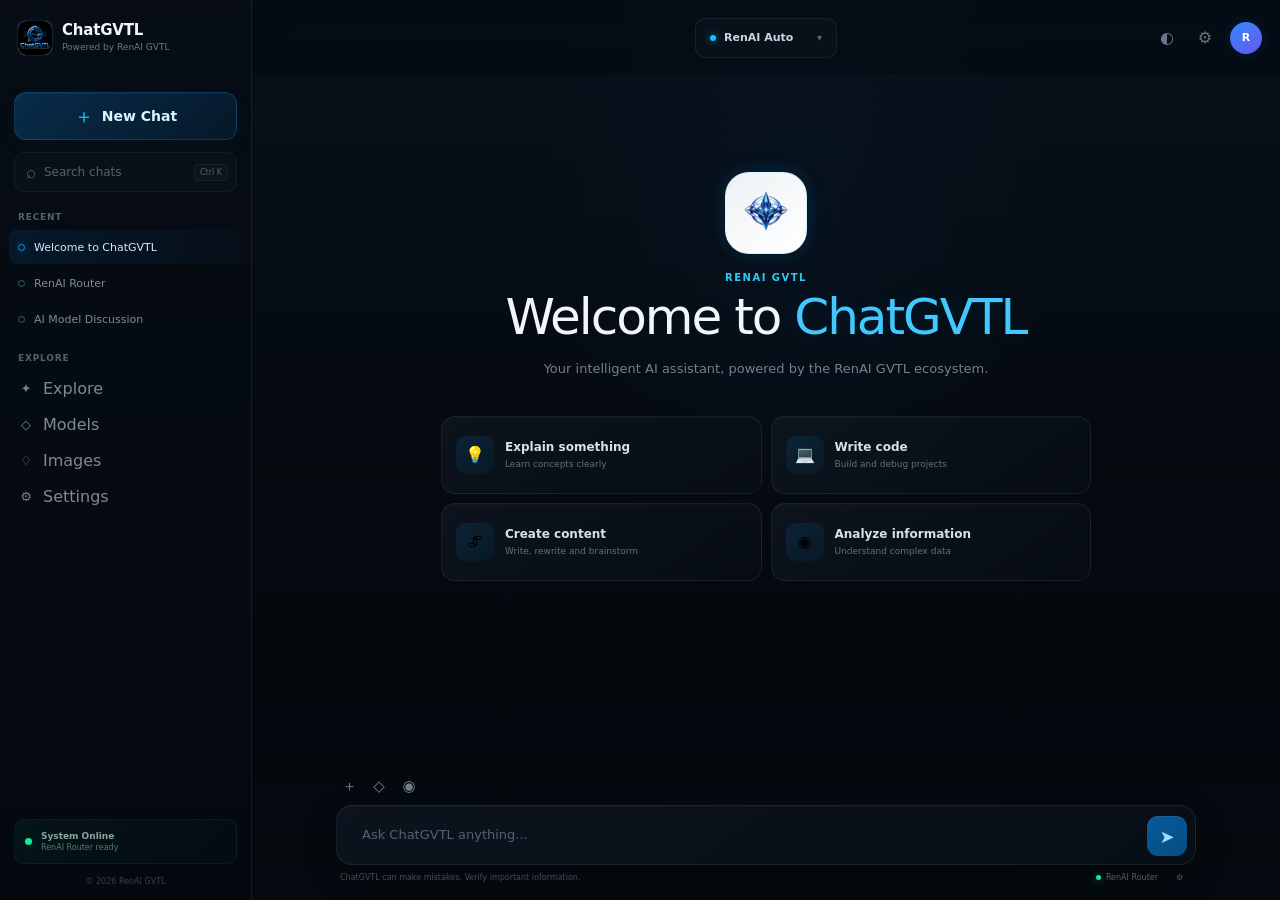
==== commit 0c49f0ea: "Add files via upload" ====
--- a/index.html
+++ b/index.html
@@ -1,553 +1,564 @@
-<!DOCTYPE html>
-<html lang="en">
-<head>
-    <meta charset="UTF-8">
-
-    <meta
-        name="viewport"
-        content="width=device-width, initial-scale=1.0, viewport-fit=cover"
-    >
-
-    <meta
-        name="description"
-        content="ChatGVTL — Intelligent AI assistant powered by the RenAI GVTL ecosystem."
-    >
-
-    <meta name="theme-color" content="#050a11">
-
-    <title>ChatGVTL — RenAI GVTL</title>
-
-    <link rel="icon" href="favicon.ico">
-
-    <!-- CSS -->
-    <link rel="stylesheet" href="css/reset.css">
-    <link rel="stylesheet" href="css/variables.css">
-    <link rel="stylesheet" href="css/style.css">
-    <link rel="stylesheet" href="css/responsive.css">
-</head>
-
-<body>
-
-    <!-- =========================================================
-         APP ROOT
-    ========================================================== -->
-
-    <div id="app" class="app">
-
-        <!-- =====================================================
-             SIDEBAR
-        ====================================================== -->
-
-        <aside id="sidebar" class="sidebar">
-
-            <!-- Brand -->
-            <div class="sidebar-brand">
-
-                <div class="brand-icon">
-                    <img
-                        src="assets/brand/chatgvtl-logo.png"
-                        alt="ChatGVTL"
-                    >
-                </div>
-
-                <div class="brand-information">
-                    <span class="brand-name">ChatGVTL</span>
-                    <span class="brand-powered">
-                        Powered by RenAI GVTL
-                    </span>
-                </div>
-
-            </div>
-
-
-            <!-- New Chat -->
-            <button
-                id="newChatButton"
-                class="new-chat-button"
-                type="button"
-            >
-                <span class="button-icon">＋</span>
-                <span>New Chat</span>
-            </button>
-
-
-            <!-- Search -->
-            <div class="chat-search">
-
-                <span class="search-icon">⌕</span>
-
-                <input
-                    id="chatSearchInput"
-                    type="search"
-                    placeholder="Search chats"
-                    autocomplete="off"
-                >
-
-                <span class="search-shortcut">Ctrl K</span>
-
-            </div>
-
-
-            <!-- Recent -->
-            <section class="sidebar-section">
-
-                <div class="sidebar-section-title">
-                    RECENT
-                </div>
-
-                <nav class="chat-history">
-
-                    <button
-                        class="history-item active"
-                        type="button"
-                        data-chat="welcome"
-                    >
-                        <span class="history-dot"></span>
-                        <span class="history-title">
-                            Welcome to ChatGVTL
-                        </span>
-                    </button>
-
-                    <button
-                        class="history-item"
-                        type="button"
-                        data-chat="router"
-                    >
-                        <span class="history-dot"></span>
-                        <span class="history-title">
-                            RenAI Router
-                        </span>
-                    </button>
-
-                    <button
-                        class="history-item"
-                        type="button"
-                        data-chat="discussion"
-                    >
-                        <span class="history-dot"></span>
-                        <span class="history-title">
-                            AI Model Discussion
-                        </span>
-                    </button>
-
-                </nav>
-
-            </section>
-
-
-            <!-- Explore -->
-            <section class="sidebar-section">
-
-                <div class="sidebar-section-title">
-                    EXPLORE
-                </div>
-
-                <nav class="explore-menu">
-
-                    <button
-                        class="explore-item"
-                        type="button"
-                        data-page="explore"
-                    >
-                        <span class="explore-icon">✦</span>
-                        <span>Explore</span>
-                    </button>
-
-                    <button
-                        class="explore-item"
-                        type="button"
-                        data-page="models"
-                    >
-                        <span class="explore-icon">◇</span>
-                        <span>Models</span>
-                    </button>
-
-                    <button
-                        class="explore-item"
-                        type="button"
-                        data-page="images"
-                    >
-                        <span class="explore-icon">♢</span>
-                        <span>Images</span>
-                    </button>
-
-                    <button
-                        class="explore-item"
-                        type="button"
-                        data-page="settings"
-                    >
-                        <span class="explore-icon">⚙</span>
-                        <span>Settings</span>
-                    </button>
-
-                </nav>
-
-            </section>
-
-
-            <!-- Sidebar Bottom -->
-            <div class="sidebar-bottom">
-
-                <div class="system-status">
-
-                    <span class="status-indicator"></span>
-
-                    <div class="status-information">
-                        <span class="status-title">
-                            System Online
-                        </span>
-
-                        <span class="status-description">
-                            RenAI Router ready
-                        </span>
-                    </div>
-
-                </div>
-
-                <div class="sidebar-copyright">
-                    © 2026 RenAI GVTL
-                </div>
-
-            </div>
-
-        </aside>
-
-
-        <!-- =====================================================
-             MAIN AREA
-        ====================================================== -->
-
-        <main class="main">
-
-            <!-- =================================================
-                 TOPBAR
-            ================================================== -->
-
-            <header class="topbar">
-
-                <!-- Mobile Menu -->
-                <button
-                    id="mobileMenuButton"
-                    class="mobile-menu-button"
-                    type="button"
-                    aria-label="Open menu"
-                >
-                    ☰
-                </button>
-
-
-                <!-- Model Selector -->
-                <button
-                    id="modelSelector"
-                    class="model-selector"
-                    type="button"
-                >
-
-                    <span class="online-dot"></span>
-
-                    <span class="model-name">
-                        RenAI Auto
-                    </span>
-
-                    <span class="model-arrow">
-                        ▾
-                    </span>
-
-                </button>
-
-
-                <!-- Topbar Actions -->
-                <div class="topbar-actions">
-
-                    <button
-                        class="topbar-button"
-                        type="button"
-                        aria-label="Theme"
-                    >
-                        ◐
-                    </button>
-
-                    <button
-                        class="topbar-button"
-                        type="button"
-                        aria-label="Settings"
-                    >
-                        ⚙
-                    </button>
-
-                    <button
-                        id="profileButton"
-                        class="profile-button"
-                        type="button"
-                        aria-label="Profile"
-                    >
-                        R
-                    </button>
-
-                </div>
-
-            </header>
-
-
-            <!-- =================================================
-                 CHAT CONTENT
-            ================================================== -->
-
-            <section id="chatArea" class="chat-area">
-
-                <!-- Welcome Screen -->
-                <div id="welcomeScreen" class="welcome-screen">
-
-                    <div class="welcome-logo">
-
-                        <img
-                            src="assets/brand/renai-gvtl-icon.png"
-                            alt="RenAI GVTL"
-                        >
-
-                    </div>
-
-
-                    <div class="welcome-brand">
-                        RENAI GVTL
-                    </div>
-
-
-                    <h1 class="welcome-title">
-                        Welcome to
-                        <span>ChatGVTL</span>
-                    </h1>
-
-
-                    <p class="welcome-description">
-                        Your intelligent AI assistant, powered by the
-                        RenAI GVTL ecosystem.
-                    </p>
-
-
-                    <!-- Quick Actions -->
-                    <div class="quick-actions">
-
-                        <button
-                            class="quick-action"
-                            type="button"
-                            data-prompt="Explain something"
-                        >
-
-                            <span class="quick-action-icon">
-                                💡
-                            </span>
-
-                            <span class="quick-action-content">
-
-                                <strong>
-                                    Explain something
-                                </strong>
-
-                                <small>
-                                    Learn concepts clearly
-                                </small>
-
-                            </span>
-
-                        </button>
-
-
-                        <button
-                            class="quick-action"
-                            type="button"
-                            data-prompt="Write code"
-                        >
-
-                            <span class="quick-action-icon">
-                                💻
-                            </span>
-
-                            <span class="quick-action-content">
-
-                                <strong>
-                                    Write code
-                                </strong>
-
-                                <small>
-                                    Build and debug projects
-                                </small>
-
-                            </span>
-
-                        </button>
-
-
-                        <button
-                            class="quick-action"
-                            type="button"
-                            data-prompt="Create content"
-                        >
-
-                            <span class="quick-action-icon">
-                                🖇
-                            </span>
-
-                            <span class="quick-action-content">
-
-                                <strong>
-                                    Create content
-                                </strong>
-
-                                <small>
-                                    Write, rewrite and brainstorm
-                                </small>
-
-                            </span>
-
-                        </button>
-
-
-                        <button
-                            class="quick-action"
-                            type="button"
-                            data-prompt="Analyze information"
-                        >
-
-                            <span class="quick-action-icon">
-                                ◉
-                            </span>
-
-                            <span class="quick-action-content">
-
-                                <strong>
-                                    Analyze information
-                                </strong>
-
-                                <small>
-                                    Understand complex data
-                                </small>
-
-                            </span>
-
-                        </button>
-
-                    </div>
-
-                </div>
-
-
-                <!-- Messages -->
-                <div
-                    id="messagesContainer"
-                    class="messages-container"
-                    aria-live="polite"
-                >
-                    <!-- Messages will be inserted by JavaScript -->
-                </div>
-
-            </section>
-
-
-            <!-- =================================================
-                 COMPOSER
-            ================================================== -->
-
-            <div class="composer-wrapper">
-
-                <!-- Composer Tools -->
-                <div class="composer-tools">
-
-                    <button
-                        class="composer-tool"
-                        type="button"
-                        aria-label="Attach file"
-                    >
-                        ＋
-                    </button>
-
-                    <button
-                        class="composer-tool"
-                        type="button"
-                        aria-label="Tools"
-                    >
-                        ◇
-                    </button>
-
-                    <button
-                        class="composer-tool"
-                        type="button"
-                        aria-label="Image"
-                    >
-                        ◉
-                    </button>
-
-                </div>
-
-
-                <!-- Composer -->
-                <form
-                    id="chatForm"
-                    class="composer"
-                    autocomplete="off"
-                >
-
-                    <textarea
-                        id="messageInput"
-                        class="message-input"
-                        rows="1"
-                        placeholder="Ask ChatGVTL anything..."
-                        aria-label="Message ChatGVTL"
-                    ></textarea>
-
-
-                    <button
-                        id="sendButton"
-                        class="send-button"
-                        type="submit"
-                        aria-label="Send message"
-                    >
-                        ➤
-                    </button>
-
-                </form>
-
-
-                <!-- Footer -->
-                <div class="composer-footer">
-
-                    <span>
-                        ChatGVTL can make mistakes.
-                        Verify important information.
-                    </span>
-
-                    <span class="router-status">
-
-                        <span class="router-status-dot"></span>
-
-                        RenAI Router
-
-                    </span>
-
-                    <button
-                        class="composer-settings"
-                        type="button"
-                        aria-label="Chat settings"
-                    >
-                        ⚙
-                    </button>
-
-                </div>
-
-            </div>
-
-        </main>
-
-    </div>
-
-
-    <!-- =========================================================
-         JAVASCRIPT
-    ========================================================== -->
-
-    <script src="js/config.js"></script>
-    <script src="js/router.js"></script>
-    <script src="js/app.js"></script>
-
-</body>
+<!DOCTYPE html>
+<html lang="en">
+<head>
+    <meta charset="UTF-8">
+
+    <meta
+        name="viewport"
+        content="width=device-width, initial-scale=1.0, viewport-fit=cover"
+    >
+
+    <meta
+        name="description"
+        content="ChatGVTL — Intelligent AI assistant powered by the RenAI GVTL ecosystem."
+    >
+
+    <meta name="theme-color" content="#050a11">
+
+    <title>ChatGVTL — RenAI GVTL</title>
+
+    <link rel="icon" href="favicon.ico">
+
+    <!-- CSS -->
+    <link rel="stylesheet" href="css/reset.css">
+    <link rel="stylesheet" href="css/variables.css">
+    <link rel="stylesheet" href="css/style.css">
+    <link rel="stylesheet" href="css/responsive.css">
+</head>
+
+<body>
+
+    <!-- =========================================================
+         APP ROOT
+    ========================================================== -->
+
+    <div id="app" class="app">
+
+        <!-- =====================================================
+             SIDEBAR
+        ====================================================== -->
+
+        <aside id="sidebar" class="sidebar">
+
+            <!-- Brand -->
+            <div class="sidebar-brand">
+
+                <div class="brand-icon">
+                    <img
+                        src="assets/brand/chatgvtl-logo.png"
+                        alt="ChatGVTL"
+                    >
+                </div>
+
+                <div class="brand-information">
+                    <span class="brand-name">ChatGVTL</span>
+                    <span class="brand-powered">
+                        Powered by RenAI GVTL
+                    </span>
+                </div>
+
+            </div>
+
+
+            <!-- New Chat -->
+            <button
+                id="newChatButton"
+                class="new-chat-button"
+                type="button"
+            >
+                <span class="button-icon">＋</span>
+                <span>New Chat</span>
+            </button>
+
+
+            <!-- Search -->
+            <div class="chat-search">
+
+                <span class="search-icon">⌕</span>
+
+                <input
+                    id="chatSearchInput"
+                    type="search"
+                    placeholder="Search chats"
+                    autocomplete="off"
+                >
+
+                <span class="search-shortcut">Ctrl K</span>
+
+            </div>
+
+
+            <!-- Recent -->
+            <section class="sidebar-section">
+
+                <div class="sidebar-section-title">
+                    RECENT
+                </div>
+
+                <nav class="chat-history">
+
+                    <button
+                        class="history-item active"
+                        type="button"
+                        data-chat="welcome"
+                    >
+                        <span class="history-dot"></span>
+                        <span class="history-title">
+                            Welcome to ChatGVTL
+                        </span>
+                    </button>
+
+                    <button
+                        class="history-item"
+                        type="button"
+                        data-chat="router"
+                    >
+                        <span class="history-dot"></span>
+                        <span class="history-title">
+                            RenAI Router
+                        </span>
+                    </button>
+
+                    <button
+                        class="history-item"
+                        type="button"
+                        data-chat="discussion"
+                    >
+                        <span class="history-dot"></span>
+                        <span class="history-title">
+                            AI Model Discussion
+                        </span>
+                    </button>
+
+                </nav>
+
+            </section>
+
+
+            <!-- Explore -->
+            <section class="sidebar-section">
+
+                <div class="sidebar-section-title">
+                    EXPLORE
+                </div>
+
+                <nav class="explore-menu">
+
+                    <button
+                        class="explore-item"
+                        type="button"
+                        data-page="explore"
+                    >
+                        <span class="explore-icon">✦</span>
+                        <span>Explore</span>
+                    </button>
+
+                    <button
+                        class="explore-item"
+                        type="button"
+                        data-page="models"
+                    >
+                        <span class="explore-icon">◇</span>
+                        <span>Models</span>
+                    </button>
+
+                    <button
+                        class="explore-item"
+                        type="button"
+                        data-page="images"
+                    >
+                        <span class="explore-icon">♢</span>
+                        <span>Images</span>
+                    </button>
+
+                    <button
+                        class="explore-item"
+                        type="button"
+                        data-page="settings"
+                    >
+                        <span class="explore-icon">⚙</span>
+                        <span>Settings</span>
+                    </button>
+
+                </nav>
+
+            </section>
+
+
+            <!-- Sidebar Bottom -->
+            <div class="sidebar-bottom">
+
+                <div class="system-status">
+
+                    <span class="status-indicator"></span>
+
+                    <div class="status-information">
+                        <span class="status-title">
+                            System Online
+                        </span>
+
+                        <span class="status-description">
+                            RenAI Router ready
+                        </span>
+                    </div>
+
+                </div>
+
+                <div class="sidebar-copyright">
+                    © 2026 RenAI GVTL
+                </div>
+
+            </div>
+
+        </aside>
+
+
+        <!-- =====================================================
+             MAIN AREA
+        ====================================================== -->
+
+        <main class="main">
+
+            <!-- =================================================
+                 TOPBAR
+            ================================================== -->
+
+            <header class="topbar">
+
+                <!-- Mobile Menu -->
+                <button
+                    id="mobileMenuButton"
+                    class="mobile-menu-button"
+                    type="button"
+                    aria-label="Open menu"
+                >
+                    ☰
+                </button>
+
+
+                <!-- Model Selector -->
+                <button
+                    id="modelSelector"
+                    class="model-selector"
+                    type="button"
+                >
+
+                    <span class="online-dot"></span>
+
+                    <span class="model-name">
+                        RenAI Auto
+                    </span>
+
+                    <span class="model-arrow">
+                        ▾
+                    </span>
+
+                </button>
+
+
+                <!-- Topbar Actions -->
+                <div class="topbar-actions">
+
+                    <button
+                        class="topbar-button"
+                        type="button"
+                        aria-label="Theme"
+                    >
+                        ◐
+                    </button>
+
+                    <button
+                        class="topbar-button"
+                        type="button"
+                        aria-label="Settings"
+                    >
+                        ⚙
+                    </button>
+
+                    <button
+                        id="profileButton"
+                        class="profile-button"
+                        type="button"
+                        aria-label="Profile"
+                    >
+                        R
+                    </button>
+
+                </div>
+
+            </header>
+
+
+            <!-- =================================================
+                 CHAT CONTENT
+            ================================================== -->
+
+            <section id="chatArea" class="chat-area">
+
+                <!-- Welcome Screen -->
+                <div id="welcomeScreen" class="welcome-screen">
+
+                    <div class="welcome-logo">
+
+                        <img
+                            src="assets/brand/renai-gvtl-icon.png"
+                            alt="RenAI GVTL"
+                        >
+
+                    </div>
+
+
+                    <div class="welcome-brand">
+                        RENAI GVTL
+                    </div>
+
+
+                    <h1 class="welcome-title">
+                        Welcome to
+                        <span>ChatGVTL</span>
+                    </h1>
+
+
+                    <p class="welcome-description">
+                        Your intelligent AI assistant, powered by the
+                        RenAI GVTL ecosystem.
+                    </p>
+
+
+                    <!-- Quick Actions -->
+                    <div class="quick-actions">
+
+                        <button
+                            class="quick-action"
+                            type="button"
+                            data-prompt="Explain something"
+                        >
+
+                            <span class="quick-action-icon">
+                                💡
+                            </span>
+
+                            <span class="quick-action-content">
+
+                                <strong>
+                                    Explain something
+                                </strong>
+
+                                <small>
+                                    Learn concepts clearly
+                                </small>
+
+                            </span>
+
+                        </button>
+
+
+                        <button
+                            class="quick-action"
+                            type="button"
+                            data-prompt="Write code"
+                        >
+
+                            <span class="quick-action-icon">
+                                💻
+                            </span>
+
+                            <span class="quick-action-content">
+
+                                <strong>
+                                    Write code
+                                </strong>
+
+                                <small>
+                                    Build and debug projects
+                                </small>
+
+                            </span>
+
+                        </button>
+
+
+                        <button
+                            class="quick-action"
+                            type="button"
+                            data-prompt="Create content"
+                        >
+
+                            <span class="quick-action-icon">
+                                🖇
+                            </span>
+
+                            <span class="quick-action-content">
+
+                                <strong>
+                                    Create content
+                                </strong>
+
+                                <small>
+                                    Write, rewrite and brainstorm
+                                </small>
+
+                            </span>
+
+                        </button>
+
+
+                        <button
+                            class="quick-action"
+                            type="button"
+                            data-prompt="Analyze information"
+                        >
+
+                            <span class="quick-action-icon">
+                                ◉
+                            </span>
+
+                            <span class="quick-action-content">
+
+                                <strong>
+                                    Analyze information
+                                </strong>
+
+                                <small>
+                                    Understand complex data
+                                </small>
+
+                            </span>
+
+                        </button>
+
+                    </div>
+
+                </div>
+
+
+                <!-- Messages -->
+                <div
+                    id="messagesContainer"
+                    class="messages-container"
+                    aria-live="polite"
+                >
+                    <!-- Messages will be inserted by JavaScript -->
+                </div>
+
+            </section>
+
+
+            <!-- =================================================
+                 COMPOSER
+            ================================================== -->
+
+            <div class="composer-wrapper">
+
+                <!-- Composer Tools -->
+                <div class="composer-tools">
+
+                    <button
+                        class="composer-tool"
+                        type="button"
+                        aria-label="Attach file"
+                    >
+                        ＋
+                    </button>
+
+                    <button
+                        class="composer-tool"
+                        type="button"
+                        aria-label="Tools"
+                    >
+                        ◇
+                    </button>
+
+                    <button
+                        class="composer-tool"
+                        type="button"
+                        aria-label="Image"
+                    >
+                        ◉
+                    </button>
+
+                </div>
+
+
+                <!-- Composer -->
+                <form
+                    id="chatForm"
+                    class="composer"
+                    autocomplete="off"
+                >
+
+                    <textarea
+                        id="messageInput"
+                        class="message-input"
+                        rows="1"
+                        placeholder="Ask ChatGVTL anything..."
+                        aria-label="Message ChatGVTL"
+                    ></textarea>
+
+
+                    <button
+                        id="sendButton"
+                        class="send-button"
+                        type="submit"
+                        aria-label="Send message"
+                    >
+                        ➤
+                    </button>
+
+                </form>
+
+
+                <!-- Footer -->
+                <div class="composer-footer">
+
+                    <span>
+                        ChatGVTL can make mistakes.
+                        Verify important information.
+                    </span>
+
+                    <span class="router-status">
+
+                        <span class="router-status-dot"></span>
+
+                        RenAI Router
+
+                    </span>
+
+                    <button
+                        class="composer-settings"
+                        type="button"
+                        aria-label="Chat settings"
+                    >
+                        ⚙
+                    </button>
+
+                </div>
+
+            </div>
+
+        </main>
+
+    </div>
+
+
+    <!-- =========================================================
+         JAVASCRIPT
+    ========================================================== -->
+    
+     <script src="js/api-config.js"></script>
+     <script src="js/config.js"></script>
+    <script src="js/router.js"></script>
+    <script src="js/core/storage.js"></script>
+    <script src="js/core/state.js"></script>
+    <script src="js/core/events.js"></script>
+    <script src="js/chat/messages.js"></script>
+    <script src="js/chat/history.js"></script>
+    <script src="js/chat/chat.js"></script>
+    <script src="js/ui/sidebar.js"></script>
+    <script src="js/ui/composer.js"></script>
+    <script src="js/ui/messages.js"></script>
+    <script src="js/ui/modal.js"></script>
+    <script src="js/app.js"></script>
+    
+</body>
 </html>
